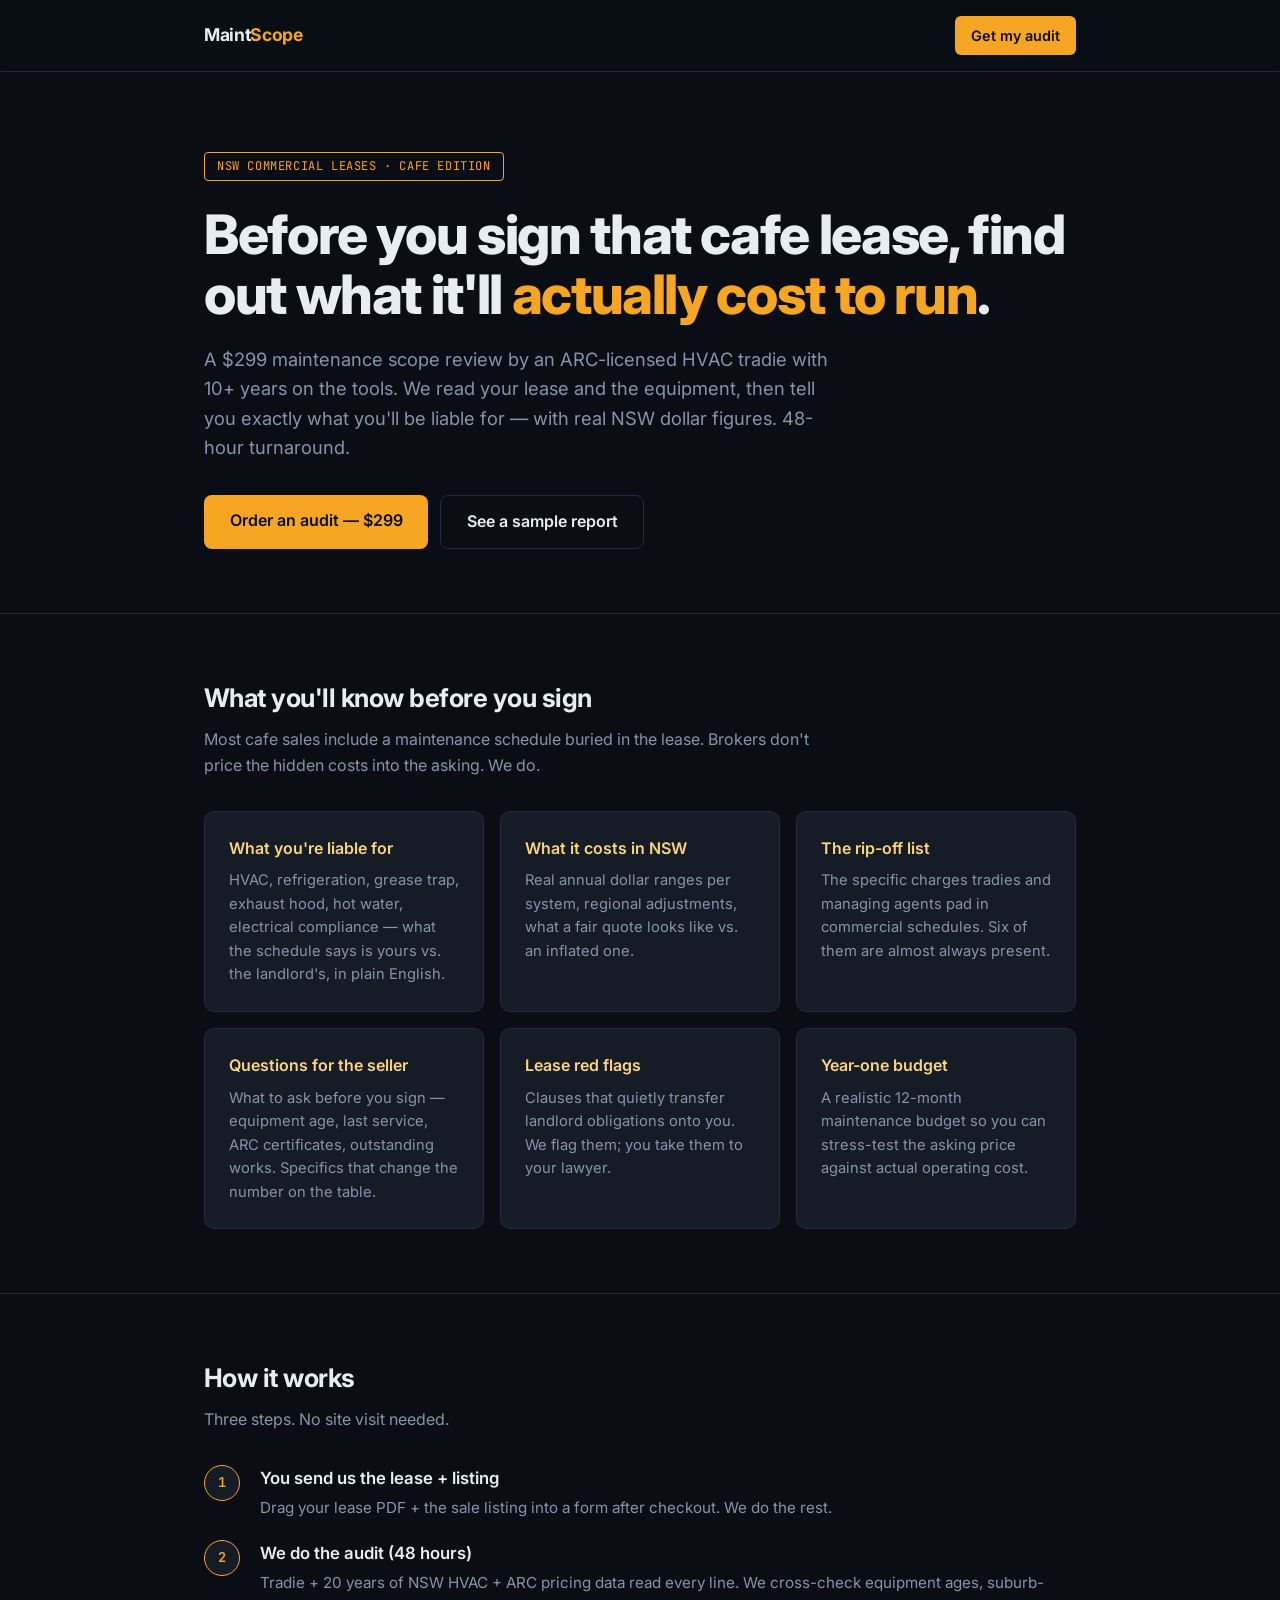
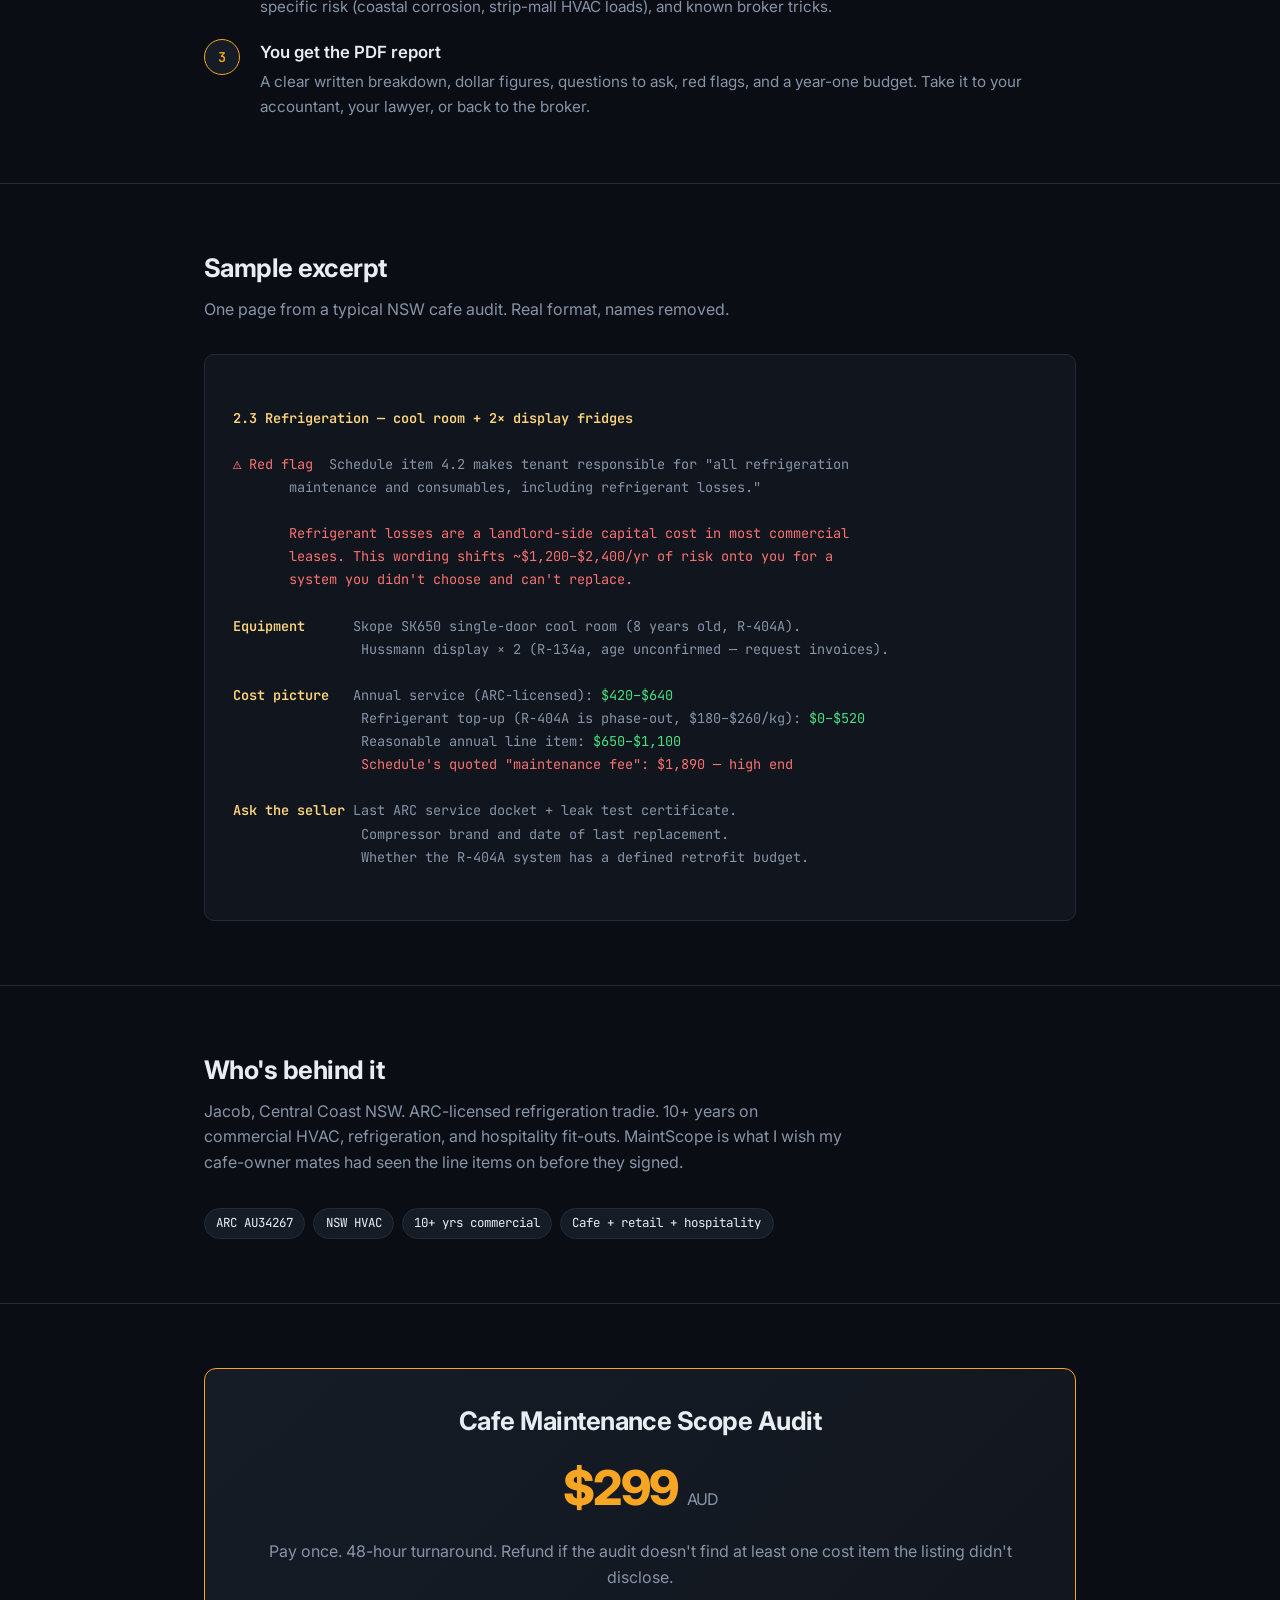
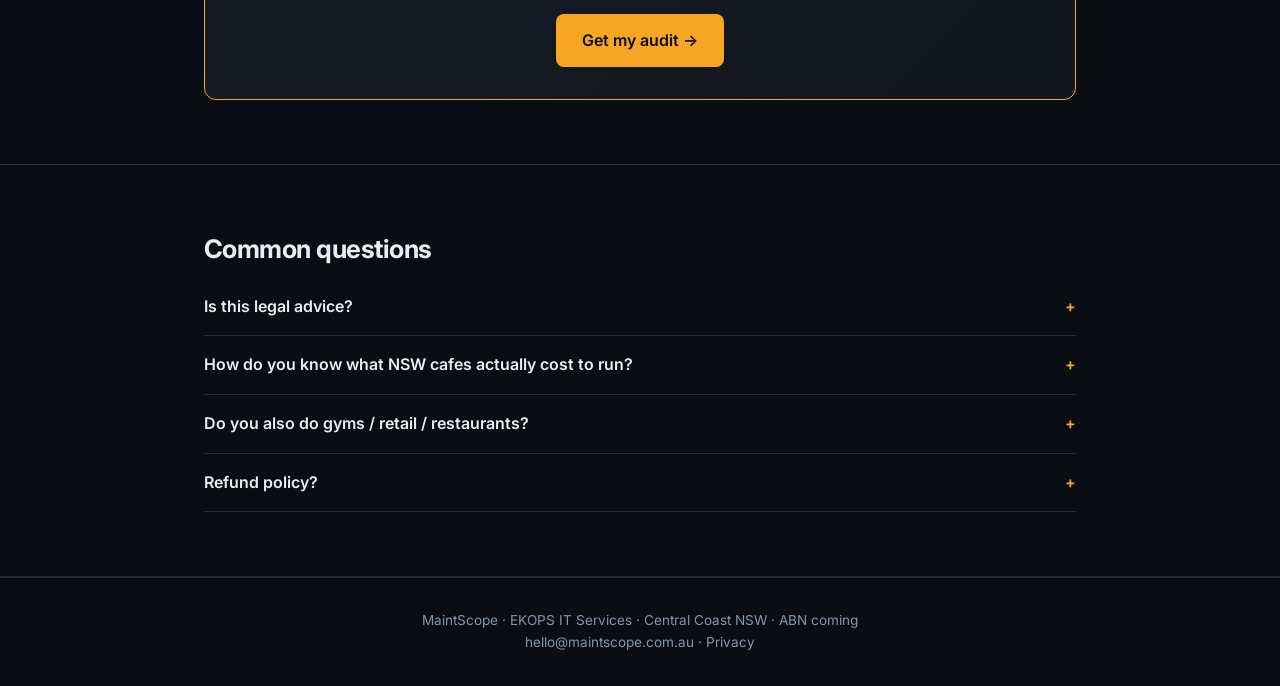
==== index.html @ 03afe4ee "Initial landing page" ====
<!DOCTYPE html>
<html lang="en">
<head>
<meta charset="UTF-8">
<meta name="viewport" content="width=device-width, initial-scale=1.0">
<title>MaintScope — Maintenance Liability Audits for Cafe Buyers (NSW)</title>
<meta name="description" content="Before you sign that cafe lease, find out what it really costs to run. $299 maintenance scope review by an ARC-licensed HVAC tradie. 48hr turnaround.">
<link href="https://fonts.googleapis.com/css2?family=Inter:wght@400;500;600;700;800&family=JetBrains+Mono:wght@400;500&display=swap" rel="stylesheet">
<style>
  :root {
    --bg: #0a0e14;
    --bg-2: #11161e;
    --card: #161c26;
    --border: #232b38;
    --text: #e8edf3;
    --muted: #8794a8;
    --accent: #f6a623;
    --accent-soft: #fcd47d;
    --ok: #4ade80;
    --sans: 'Inter', system-ui, -apple-system, sans-serif;
    --mono: 'JetBrains Mono', ui-monospace, monospace;
  }
  * { margin: 0; padding: 0; box-sizing: border-box; }
  body {
    background: var(--bg);
    color: var(--text);
    font-family: var(--sans);
    line-height: 1.6;
    -webkit-font-smoothing: antialiased;
  }
  a { color: var(--accent); text-decoration: none; }
  a:hover { color: var(--accent-soft); }

  .wrap { max-width: 920px; margin: 0 auto; padding: 0 1.5rem; }

  /* Nav */
  .nav {
    border-bottom: 1px solid var(--border);
    padding: 1rem 0;
    background: rgba(10,14,20,0.85);
    backdrop-filter: blur(6px);
    position: sticky; top: 0; z-index: 10;
  }
  .nav-inner { display: flex; align-items: center; justify-content: space-between; }
  .brand { font-weight: 700; font-size: 1.1rem; letter-spacing: -0.02em; }
  .brand span { color: var(--accent); }
  .nav a.cta {
    background: var(--accent); color: #0a0e14; padding: 0.5rem 1rem;
    border-radius: 6px; font-weight: 600; font-size: 0.9rem;
  }
  .nav a.cta:hover { background: var(--accent-soft); color: #0a0e14; }

  /* Hero */
  .hero { padding: 5rem 0 4rem; border-bottom: 1px solid var(--border); }
  .tag {
    display: inline-block; font-family: var(--mono); font-size: 0.75rem;
    color: var(--accent); border: 1px solid var(--accent); padding: 0.25rem 0.75rem;
    border-radius: 4px; margin-bottom: 1.5rem; letter-spacing: 0.05em;
    text-transform: uppercase;
  }
  h1 {
    font-size: clamp(2rem, 5vw, 3.4rem); font-weight: 800;
    line-height: 1.1; letter-spacing: -0.025em; margin-bottom: 1.25rem;
  }
  h1 .hl { color: var(--accent); }
  .sub {
    font-size: 1.15rem; color: var(--muted); max-width: 640px;
    margin-bottom: 2rem;
  }
  .cta-row { display: flex; gap: 0.75rem; flex-wrap: wrap; }
  .btn {
    display: inline-block; padding: 0.85rem 1.6rem; border-radius: 8px;
    font-weight: 600; font-size: 1rem; transition: all 0.15s ease;
  }
  .btn-primary {
    background: var(--accent); color: #0a0e14;
  }
  .btn-primary:hover { background: var(--accent-soft); color: #0a0e14; }
  .btn-secondary {
    background: transparent; color: var(--text); border: 1px solid var(--border);
  }
  .btn-secondary:hover { border-color: var(--accent); color: var(--accent); }

  /* Sections */
  section { padding: 4rem 0; border-bottom: 1px solid var(--border); }
  section h2 {
    font-size: 1.6rem; font-weight: 700; margin-bottom: 0.5rem;
    letter-spacing: -0.02em;
  }
  section .lead { color: var(--muted); margin-bottom: 2rem; max-width: 640px; }

  /* What you'll know */
  .grid { display: grid; grid-template-columns: repeat(auto-fit, minmax(260px, 1fr)); gap: 1rem; }
  .card {
    background: var(--card); border: 1px solid var(--border);
    border-radius: 10px; padding: 1.5rem;
  }
  .card h3 {
    font-size: 1rem; font-weight: 600; margin-bottom: 0.5rem;
    color: var(--accent-soft);
  }
  .card p { color: var(--muted); font-size: 0.92rem; }

  /* How it works */
  .steps { display: grid; gap: 1.25rem; }
  .step {
    display: grid; grid-template-columns: auto 1fr; gap: 1.25rem; align-items: start;
  }
  .step-n {
    font-family: var(--mono); font-size: 0.85rem; color: var(--accent);
    background: var(--card); border: 1px solid var(--accent);
    border-radius: 50%; width: 2.25rem; height: 2.25rem;
    display: flex; align-items: center; justify-content: center;
    font-weight: 600;
  }
  .step h3 { font-size: 1.05rem; font-weight: 600; margin-bottom: 0.25rem; }
  .step p { color: var(--muted); font-size: 0.95rem; }

  /* Sample */
  .sample {
    background: var(--bg-2); border: 1px solid var(--border);
    border-radius: 10px; padding: 1.75rem; font-family: var(--mono);
    font-size: 0.85rem; color: var(--muted); line-height: 1.7;
    white-space: pre-wrap;
  }
  .sample .h { color: var(--accent-soft); font-weight: 600; }
  .sample .w { color: #f87171; }
  .sample .ok { color: var(--ok); }

  /* About / Credentials */
  .creds { display: flex; flex-wrap: wrap; gap: 0.5rem; margin-top: 1rem; }
  .pill {
    font-family: var(--mono); font-size: 0.78rem; color: var(--text);
    background: var(--card); border: 1px solid var(--border);
    padding: 0.3rem 0.7rem; border-radius: 999px;
  }

  /* Price */
  .price-card {
    background: linear-gradient(135deg, var(--card), var(--bg-2));
    border: 1px solid var(--accent);
    border-radius: 12px; padding: 2rem; text-align: center;
  }
  .price { font-size: 3rem; font-weight: 800; color: var(--accent); letter-spacing: -0.03em; }
  .price small { font-size: 1rem; color: var(--muted); font-weight: 400; }
  .price-card p { color: var(--muted); margin: 0.75rem 0 1.5rem; }

  /* FAQ */
  .faq details {
    border-bottom: 1px solid var(--border); padding: 1rem 0;
  }
  .faq summary {
    cursor: pointer; font-weight: 600; font-size: 1rem;
    list-style: none; display: flex; justify-content: space-between;
  }
  .faq summary::after { content: '+'; color: var(--accent); }
  .faq details[open] summary::after { content: '−'; }
  .faq details[open] summary { color: var(--accent); }
  .faq details p { color: var(--muted); margin-top: 0.75rem; font-size: 0.95rem; }

  /* Footer */
  footer {
    padding: 2rem 0; color: var(--muted); font-size: 0.85rem;
    text-align: center; border-top: 1px solid var(--border);
  }
  footer a { color: var(--muted); }
  footer a:hover { color: var(--accent); }
</style>
</head>
<body>

<nav class="nav">
  <div class="wrap nav-inner">
    <div class="brand">Maint<span>Scope</span></div>
    <a href="#buy" class="cta">Get my audit</a>
  </div>
</nav>

<header class="hero">
  <div class="wrap">
    <span class="tag">NSW commercial leases · cafe edition</span>
    <h1>Before you sign that cafe lease, find out what it'll <span class="hl">actually cost to run</span>.</h1>
    <p class="sub">
      A $299 maintenance scope review by an ARC-licensed HVAC tradie with 10+ years on the tools.
      We read your lease and the equipment, then tell you exactly what you'll be liable for —
      with real NSW dollar figures. 48-hour turnaround.
    </p>
    <div class="cta-row">
      <a href="#buy" class="btn btn-primary">Order an audit — $299</a>
      <a href="#sample" class="btn btn-secondary">See a sample report</a>
    </div>
  </div>
</header>

<section id="what">
  <div class="wrap">
    <h2>What you'll know before you sign</h2>
    <p class="lead">
      Most cafe sales include a maintenance schedule buried in the lease. Brokers don't price the
      hidden costs into the asking. We do.
    </p>
    <div class="grid">
      <div class="card">
        <h3>What you're liable for</h3>
        <p>HVAC, refrigeration, grease trap, exhaust hood, hot water, electrical compliance — what the schedule says is yours vs. the landlord's, in plain English.</p>
      </div>
      <div class="card">
        <h3>What it costs in NSW</h3>
        <p>Real annual dollar ranges per system, regional adjustments, what a fair quote looks like vs. an inflated one.</p>
      </div>
      <div class="card">
        <h3>The rip-off list</h3>
        <p>The specific charges tradies and managing agents pad in commercial schedules. Six of them are almost always present.</p>
      </div>
      <div class="card">
        <h3>Questions for the seller</h3>
        <p>What to ask before you sign — equipment age, last service, ARC certificates, outstanding works. Specifics that change the number on the table.</p>
      </div>
      <div class="card">
        <h3>Lease red flags</h3>
        <p>Clauses that quietly transfer landlord obligations onto you. We flag them; you take them to your lawyer.</p>
      </div>
      <div class="card">
        <h3>Year-one budget</h3>
        <p>A realistic 12-month maintenance budget so you can stress-test the asking price against actual operating cost.</p>
      </div>
    </div>
  </div>
</section>

<section id="how">
  <div class="wrap">
    <h2>How it works</h2>
    <p class="lead">Three steps. No site visit needed.</p>
    <div class="steps">
      <div class="step">
        <div class="step-n">1</div>
        <div>
          <h3>You send us the lease + listing</h3>
          <p>Drag your lease PDF + the sale listing into a form after checkout. We do the rest.</p>
        </div>
      </div>
      <div class="step">
        <div class="step-n">2</div>
        <div>
          <h3>We do the audit (48 hours)</h3>
          <p>Tradie + 20 years of NSW HVAC + ARC pricing data read every line. We cross-check equipment ages, suburb-specific risk (coastal corrosion, strip-mall HVAC loads), and known broker tricks.</p>
        </div>
      </div>
      <div class="step">
        <div class="step-n">3</div>
        <div>
          <h3>You get the PDF report</h3>
          <p>A clear written breakdown, dollar figures, questions to ask, red flags, and a year-one budget. Take it to your accountant, your lawyer, or back to the broker.</p>
        </div>
      </div>
    </div>
  </div>
</section>

<section id="sample">
  <div class="wrap">
    <h2>Sample excerpt</h2>
    <p class="lead">One page from a typical NSW cafe audit. Real format, names removed.</p>
    <div class="sample">
<span class="h">2.3 Refrigeration — cool room + 2× display fridges</span>

<span class="w">⚠ Red flag</span>  Schedule item 4.2 makes tenant responsible for "all refrigeration
       maintenance and consumables, including refrigerant losses."

       <span class="w">Refrigerant losses are a landlord-side capital cost in most commercial</span>
       <span class="w">leases. This wording shifts ~$1,200–$2,400/yr of risk onto you for a</span>
       <span class="w">system you didn't choose and can't replace.</span>

<span class="h">Equipment</span>      Skope SK650 single-door cool room (8 years old, R-404A).
                Hussmann display × 2 (R-134a, age unconfirmed — request invoices).

<span class="h">Cost picture</span>   Annual service (ARC-licensed): <span class="ok">$420–$640</span>
                Refrigerant top-up (R-404A is phase-out, $180–$260/kg): <span class="ok">$0–$520</span>
                Reasonable annual line item: <span class="ok">$650–$1,100</span>
                <span class="w">Schedule's quoted "maintenance fee": $1,890 — high end</span>

<span class="h">Ask the seller</span> Last ARC service docket + leak test certificate.
                Compressor brand and date of last replacement.
                Whether the R-404A system has a defined retrofit budget.
    </div>
  </div>
</section>

<section id="who">
  <div class="wrap">
    <h2>Who's behind it</h2>
    <p class="lead">
      Jacob, Central Coast NSW. ARC-licensed refrigeration tradie. 10+ years on commercial HVAC,
      refrigeration, and hospitality fit-outs. MaintScope is what I wish my cafe-owner mates had
      seen the line items on before they signed.
    </p>
    <div class="creds">
      <span class="pill">ARC AU34267</span>
      <span class="pill">NSW HVAC</span>
      <span class="pill">10+ yrs commercial</span>
      <span class="pill">Cafe + retail + hospitality</span>
    </div>
  </div>
</section>

<section id="buy">
  <div class="wrap">
    <div class="price-card">
      <h2 style="margin-bottom: 0.5rem;">Cafe Maintenance Scope Audit</h2>
      <div class="price">$299 <small>AUD</small></div>
      <p>Pay once. 48-hour turnaround. Refund if the audit doesn't find at least one cost item the listing didn't disclose.</p>
      <a href="#" class="btn btn-primary" id="checkout-link">Get my audit →</a>
    </div>
  </div>
</section>

<section id="faq" class="faq">
  <div class="wrap">
    <h2>Common questions</h2>
    <details>
      <summary>Is this legal advice?</summary>
      <p>No. This is a maintenance scope review — a technical breakdown of what the property and equipment will cost to run, and where the lease shifts costs onto the tenant. We don't tell you whether to sign or not, and we flag any clause that needs a lawyer. Take the report to a commercial leasing solicitor before signing.</p>
    </details>
    <details>
      <summary>How do you know what NSW cafes actually cost to run?</summary>
      <p>10+ years on the tools across hospitality sites in Sydney, Newcastle, and the Central Coast. We've quoted, serviced, and replaced this gear ourselves. The dollar ranges in the report are what we'd quote — not what a managing agent will tell you.</p>
    </details>
    <details>
      <summary>Do you also do gyms / retail / restaurants?</summary>
      <p>Cafes first. Restaurants, gyms, and retail coming soon — email if you have one in front of you.</p>
    </details>
    <details>
      <summary>Refund policy?</summary>
      <p>If our audit doesn't flag at least one cost item the listing or seller failed to disclose, full refund. We've never not flagged something.</p>
    </details>
  </div>
</section>

<footer>
  <div class="wrap">
    MaintScope · EKOPS IT Services · Central Coast NSW · ABN coming<br>
    <a href="mailto:hello@maintscope.com.au">hello@maintscope.com.au</a> ·
    <a href="#">Privacy</a>
  </div>
</footer>

</body>
</html>
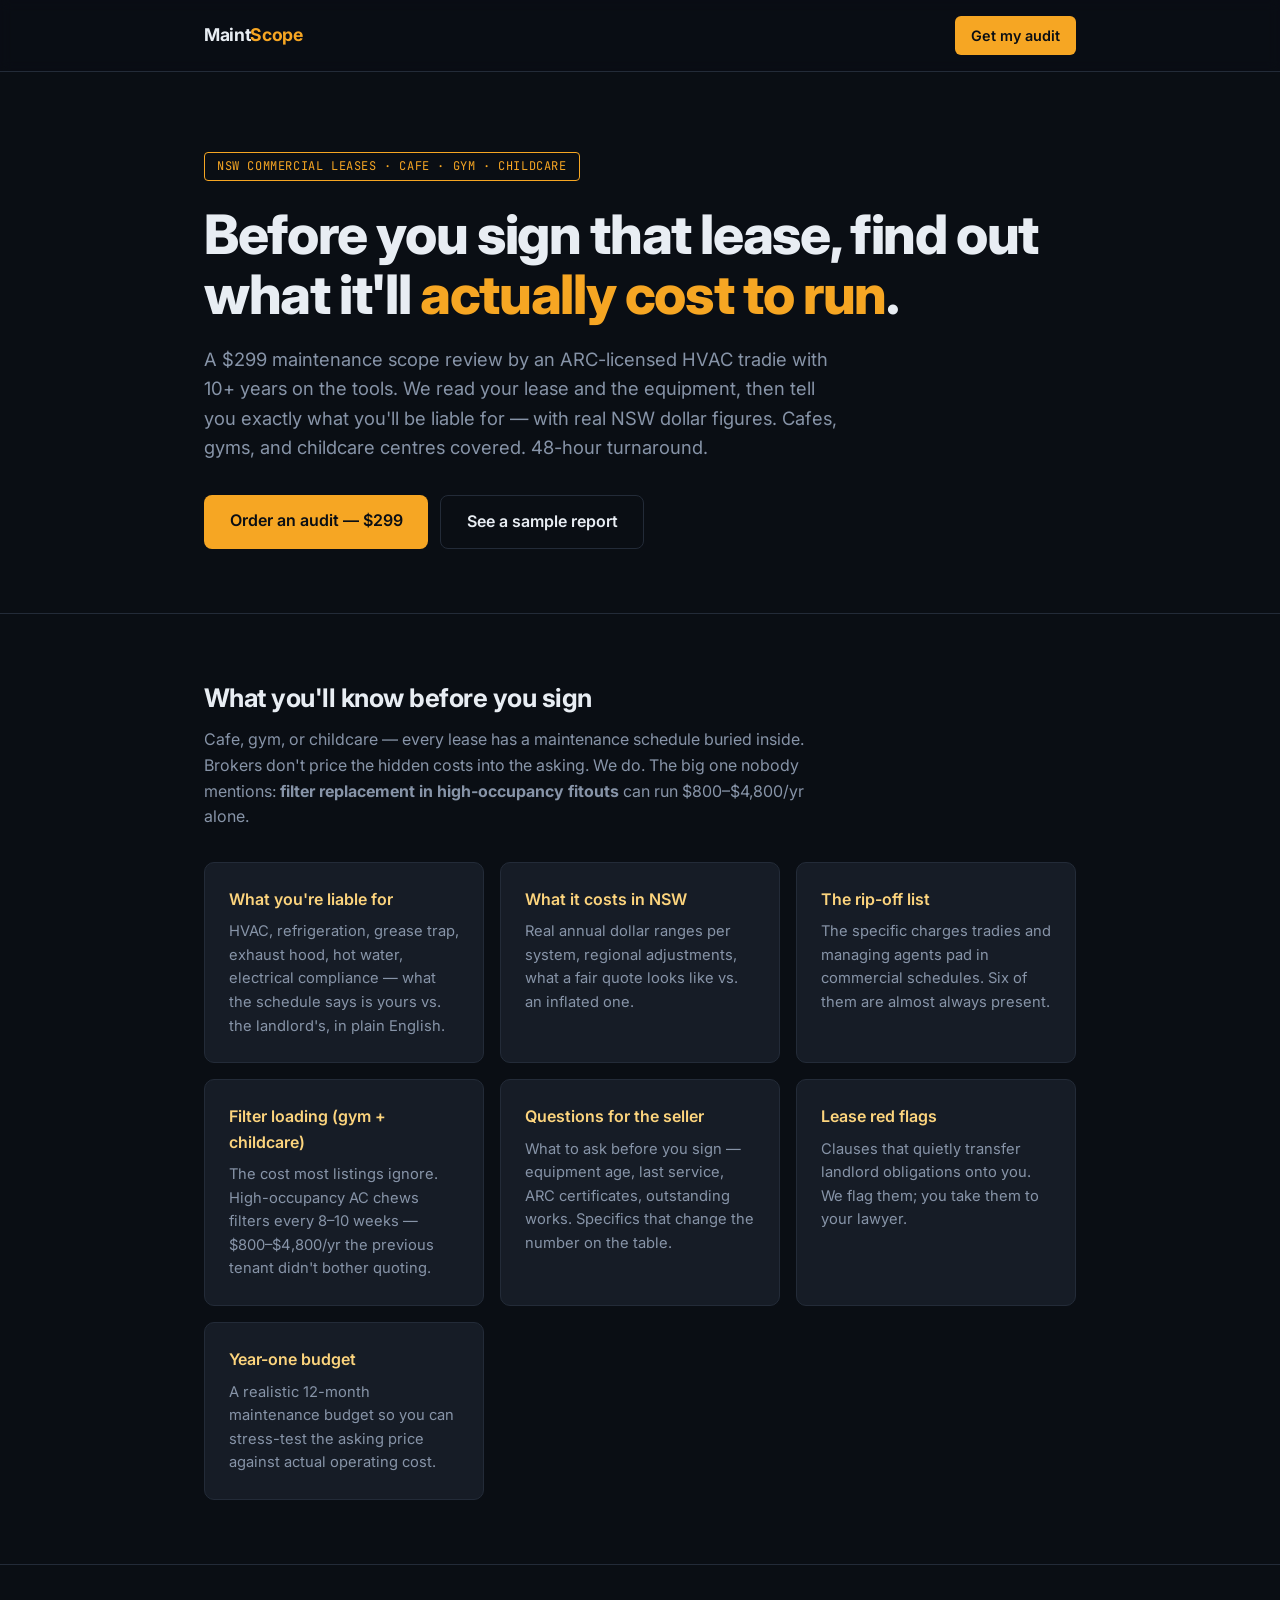
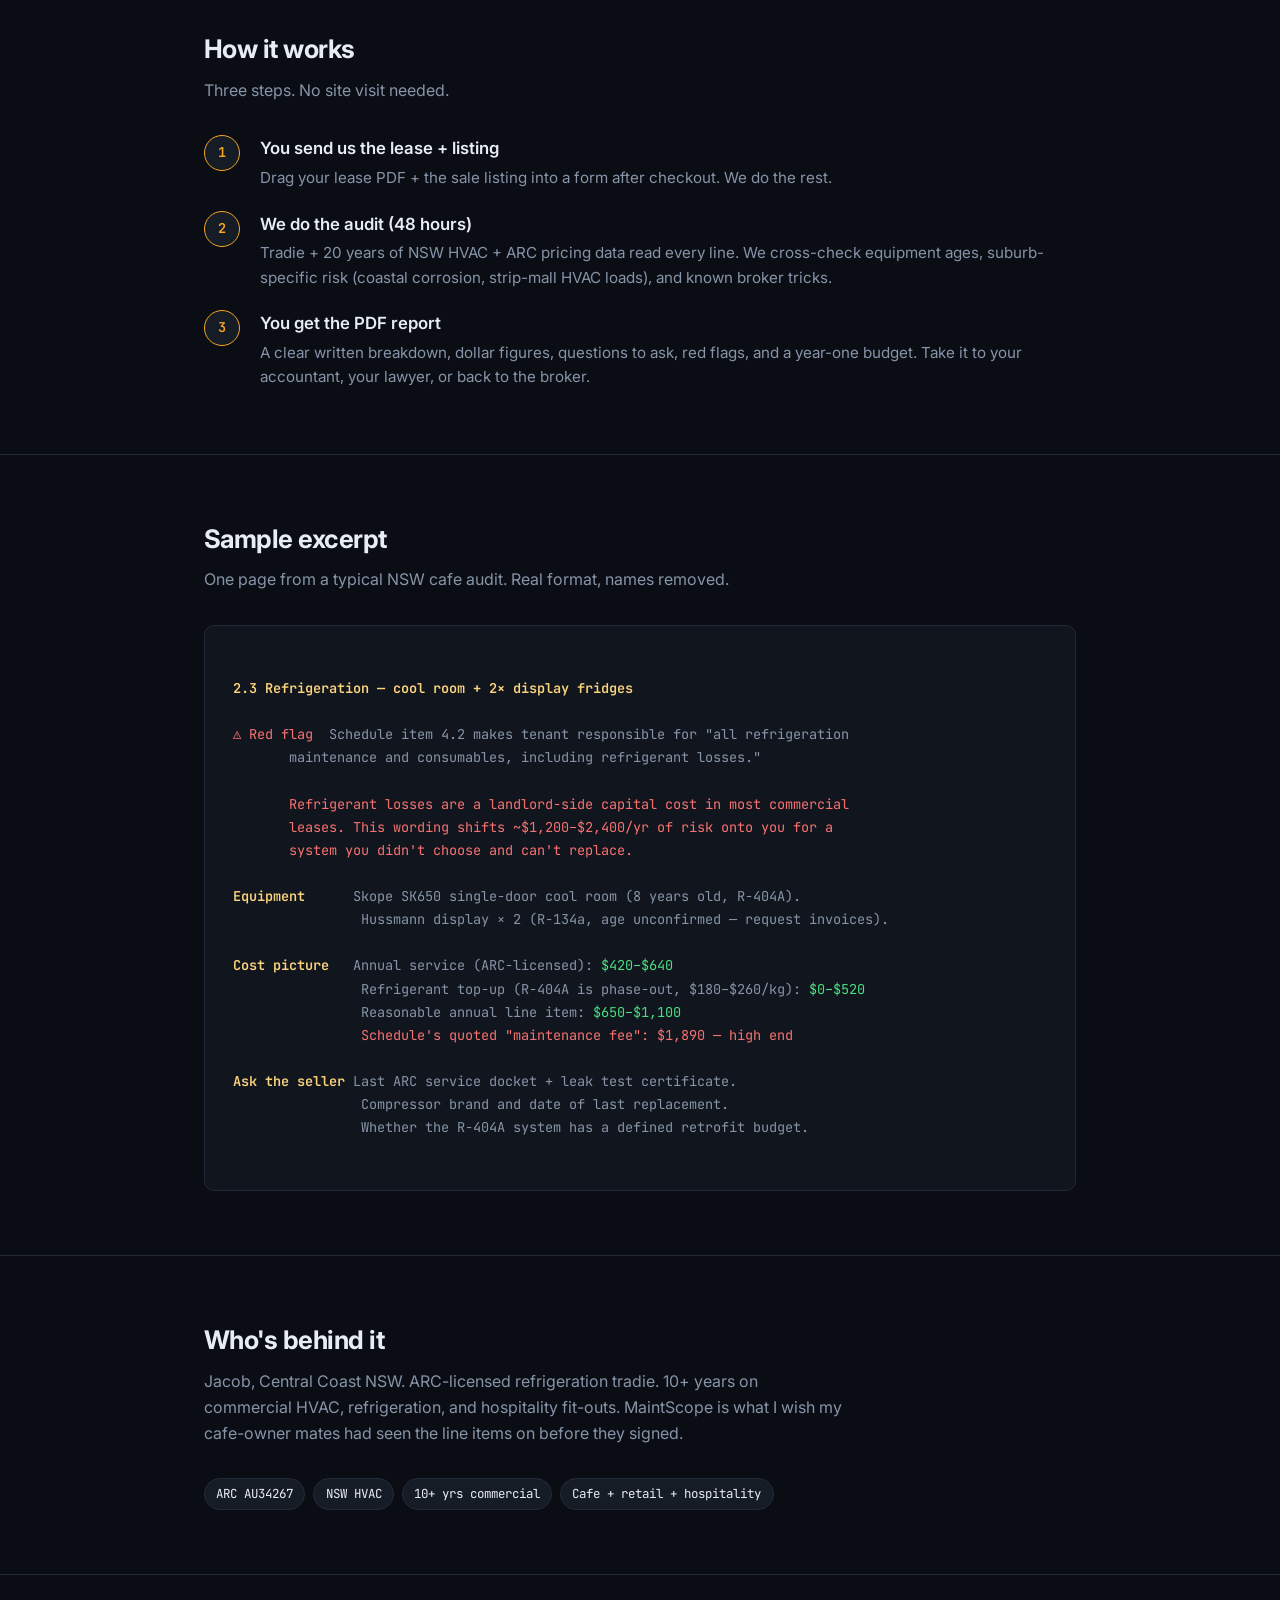
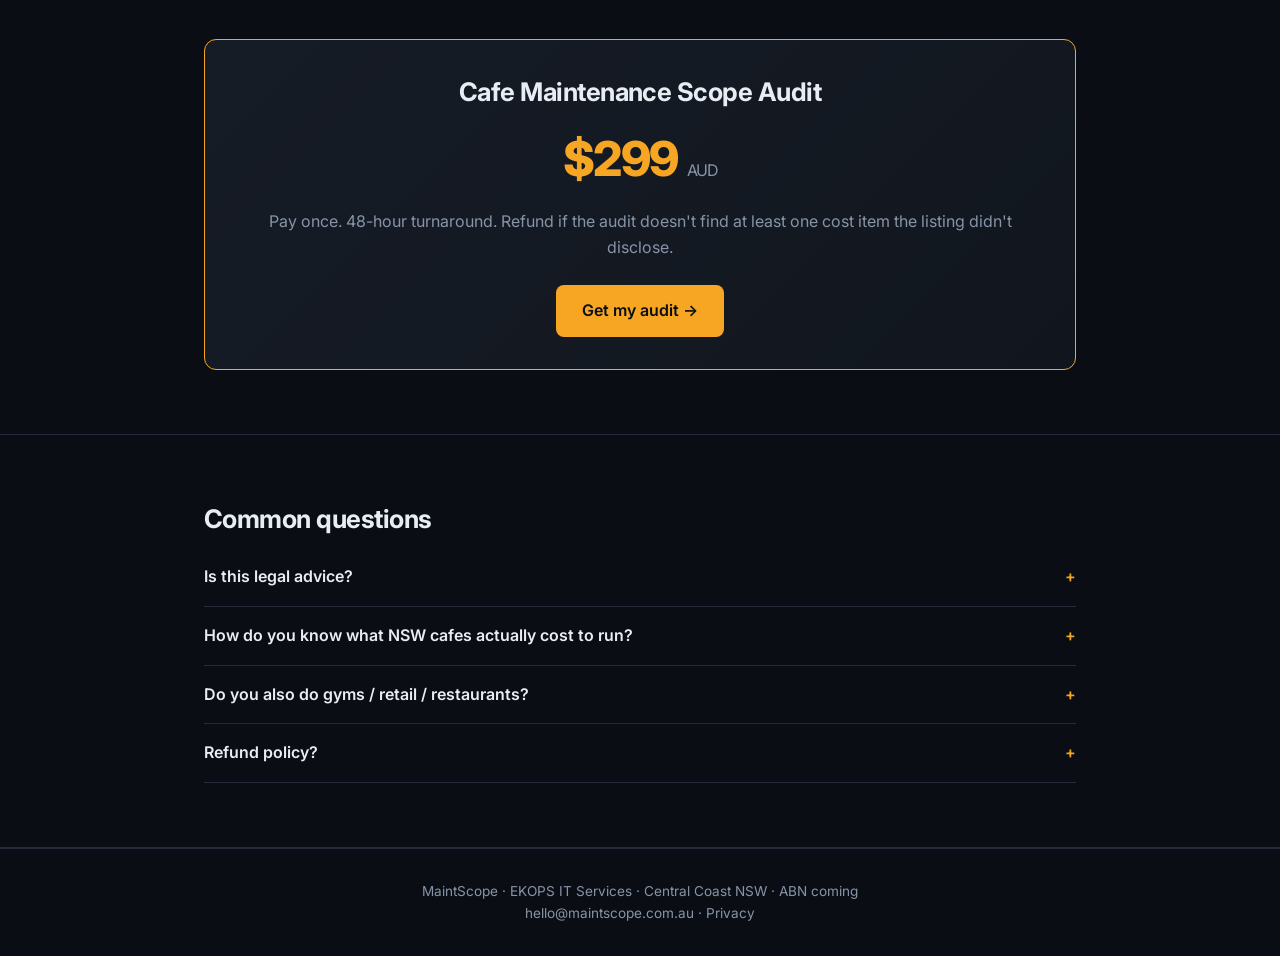
==== commit 644c4dd6: "Landing: cafe + gym + childcare positioning; intake adds business_type" ====
--- a/index.html
+++ b/index.html
@@ -3,8 +3,8 @@
 <head>
 <meta charset="UTF-8">
 <meta name="viewport" content="width=device-width, initial-scale=1.0">
-<title>MaintScope — Maintenance Liability Audits for Cafe Buyers (NSW)</title>
-<meta name="description" content="Before you sign that cafe lease, find out what it really costs to run. $299 maintenance scope review by an ARC-licensed HVAC tradie. 48hr turnaround.">
+<title>MaintScope — Maintenance Liability Audits for NSW Cafe, Gym & Childcare Buyers</title>
+<meta name="description" content="Before you sign that NSW commercial lease, find out what it really costs to run. $299 maintenance scope review by an ARC-licensed HVAC tradie. Cafes, gyms, childcare centres. 48hr turnaround.">
 <link href="https://fonts.googleapis.com/css2?family=Inter:wght@400;500;600;700;800&family=JetBrains+Mono:wght@400;500&display=swap" rel="stylesheet">
 <style>
   :root {
@@ -178,12 +178,12 @@
 
 <header class="hero">
   <div class="wrap">
-    <span class="tag">NSW commercial leases · cafe edition</span>
-    <h1>Before you sign that cafe lease, find out what it'll <span class="hl">actually cost to run</span>.</h1>
+    <span class="tag">NSW commercial leases · cafe · gym · childcare</span>
+    <h1>Before you sign that lease, find out what it'll <span class="hl">actually cost to run</span>.</h1>
     <p class="sub">
       A $299 maintenance scope review by an ARC-licensed HVAC tradie with 10+ years on the tools.
       We read your lease and the equipment, then tell you exactly what you'll be liable for —
-      with real NSW dollar figures. 48-hour turnaround.
+      with real NSW dollar figures. Cafes, gyms, and childcare centres covered. 48-hour turnaround.
     </p>
     <div class="cta-row">
       <a href="#buy" class="btn btn-primary">Order an audit — $299</a>
@@ -196,8 +196,9 @@
   <div class="wrap">
     <h2>What you'll know before you sign</h2>
     <p class="lead">
-      Most cafe sales include a maintenance schedule buried in the lease. Brokers don't price the
-      hidden costs into the asking. We do.
+      Cafe, gym, or childcare — every lease has a maintenance schedule buried inside. Brokers don't price
+      the hidden costs into the asking. We do. The big one nobody mentions: <strong>filter replacement
+      in high-occupancy fitouts</strong> can run $800–$4,800/yr alone.
     </p>
     <div class="grid">
       <div class="card">
@@ -211,6 +212,10 @@
       <div class="card">
         <h3>The rip-off list</h3>
         <p>The specific charges tradies and managing agents pad in commercial schedules. Six of them are almost always present.</p>
+      </div>
+      <div class="card">
+        <h3>Filter loading (gym + childcare)</h3>
+        <p>The cost most listings ignore. High-occupancy AC chews filters every 8–10 weeks — $800–$4,800/yr the previous tenant didn't bother quoting.</p>
       </div>
       <div class="card">
         <h3>Questions for the seller</h3>
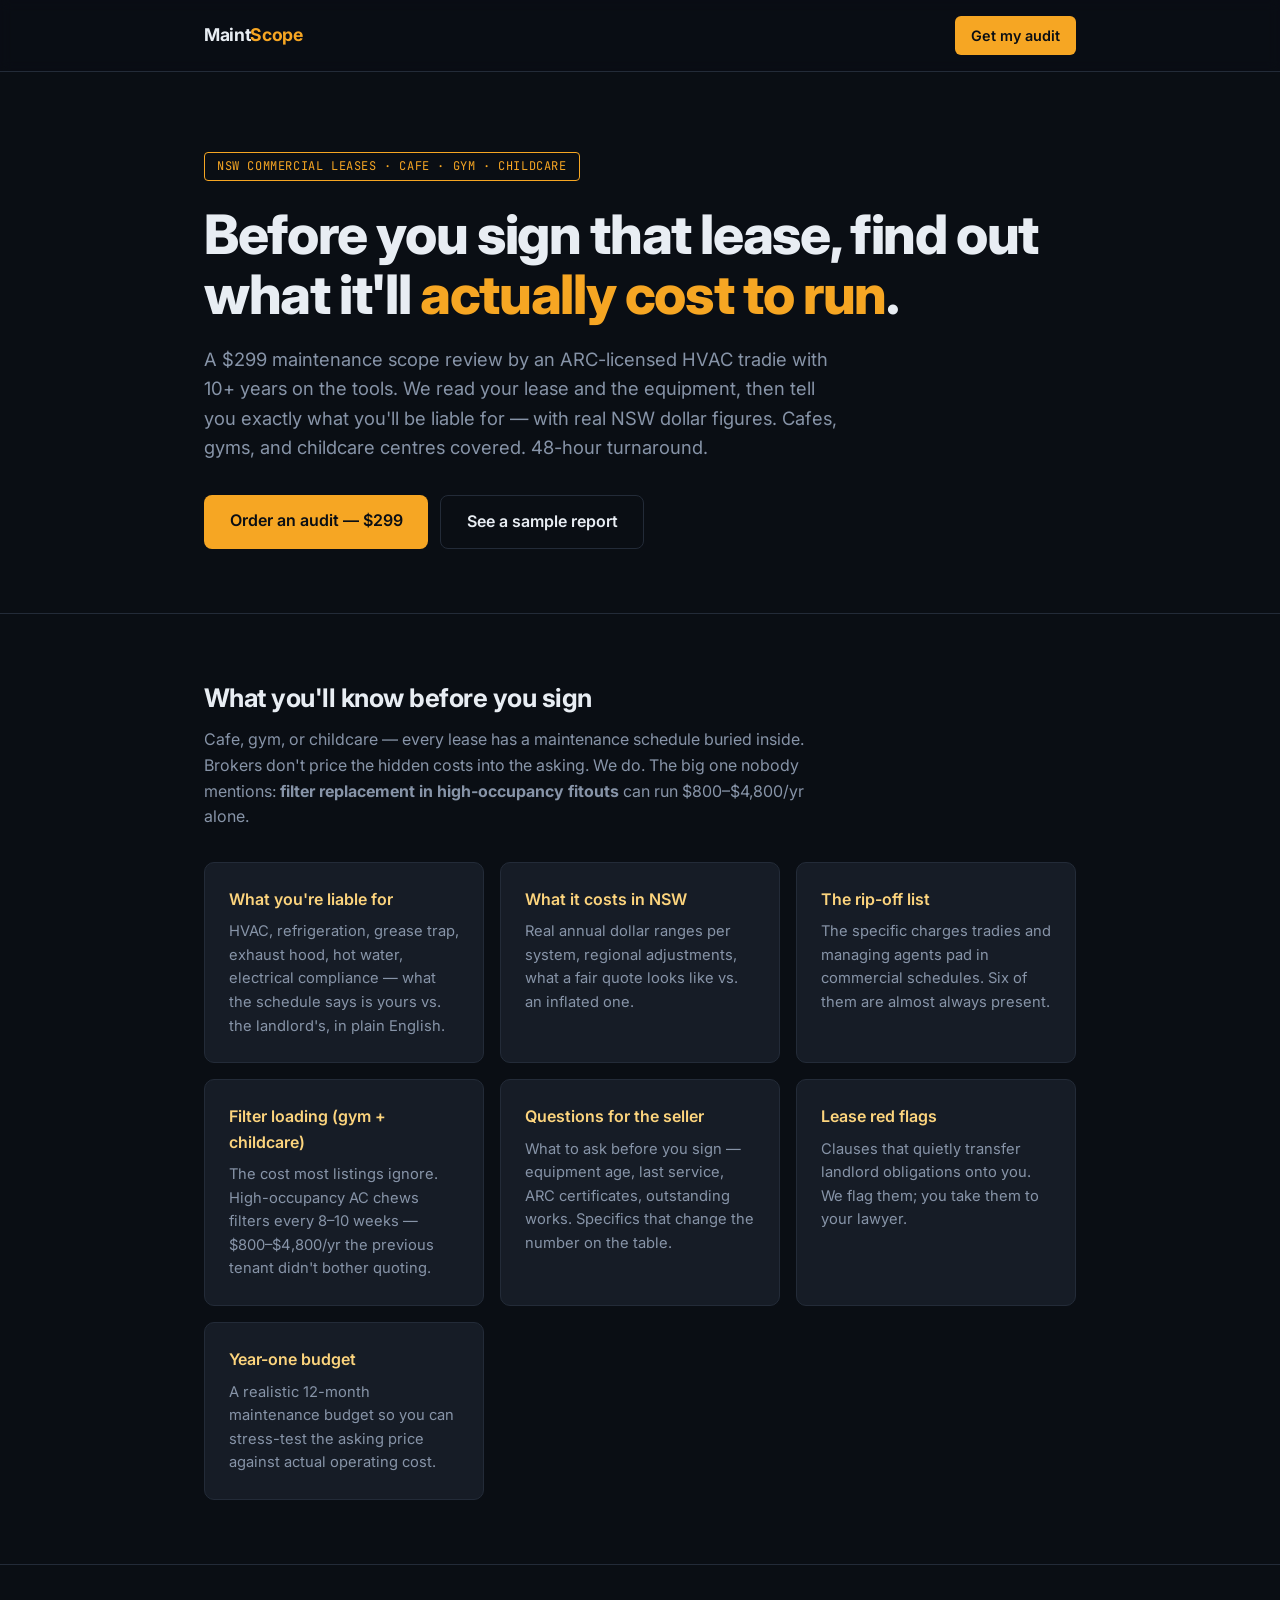
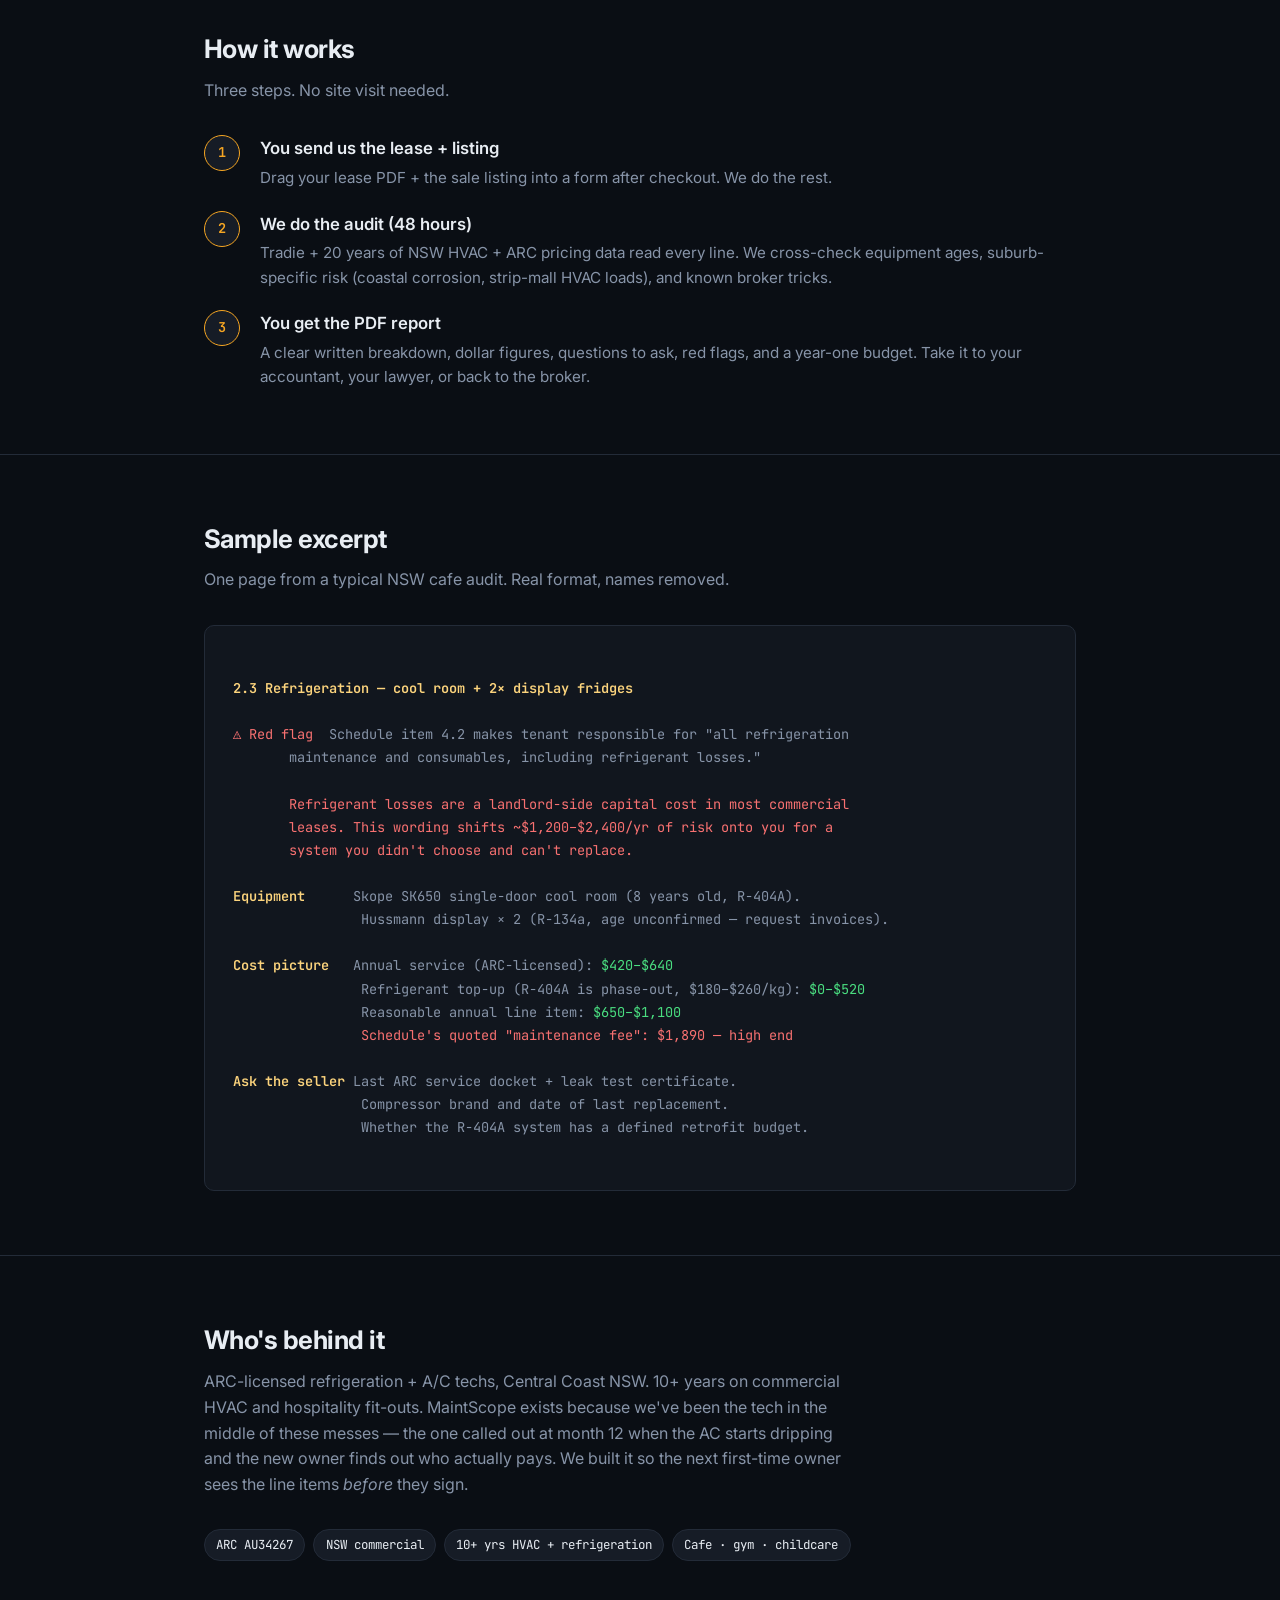
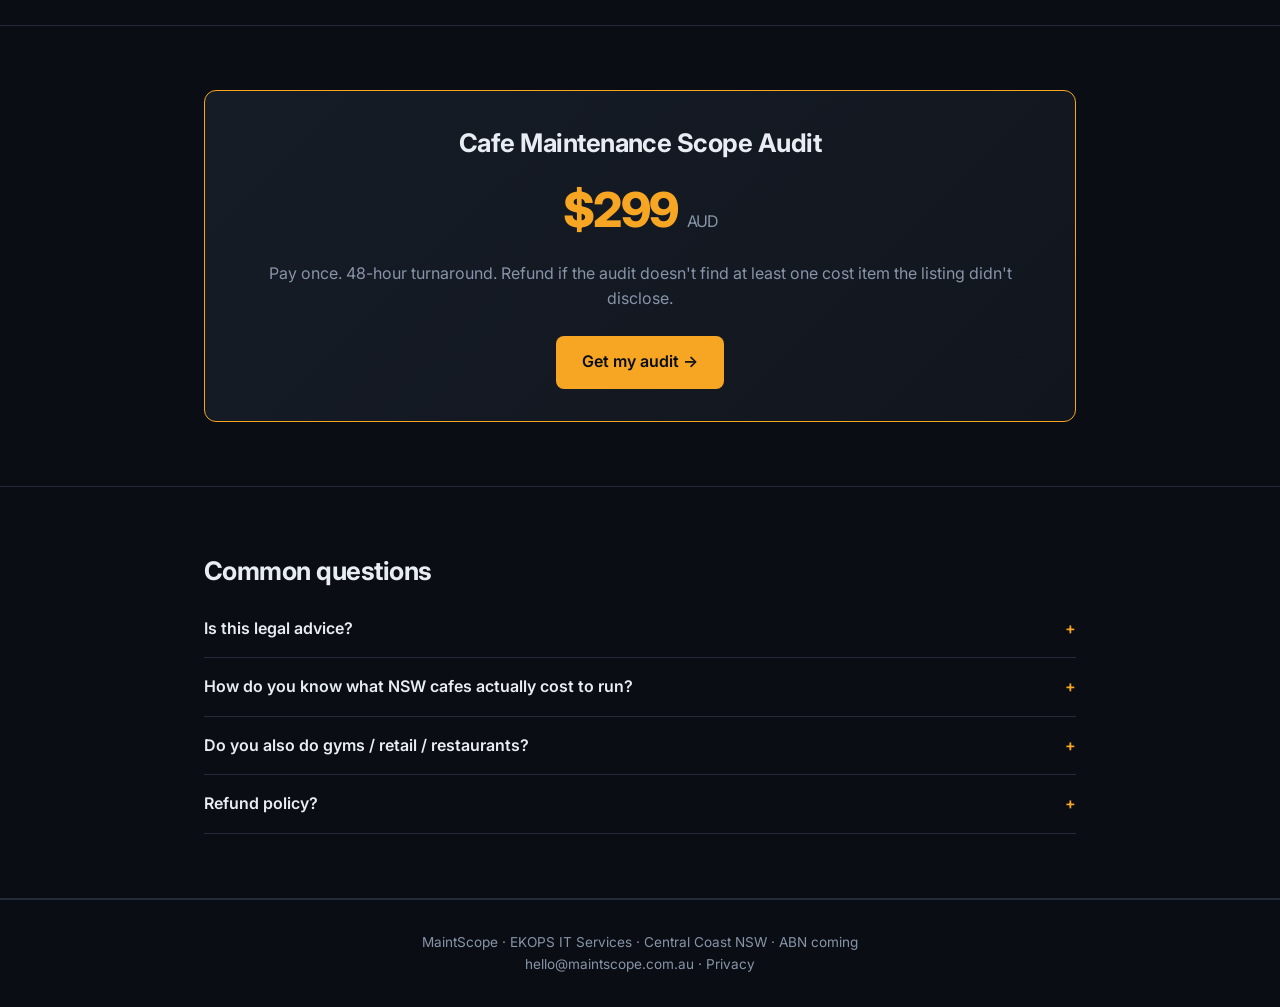
==== commit 808544d1: "Brand-voice the Who's behind it section Replaces founder-voice ("Jacob... I wish my cafe-owner mates" ====
--- a/index.html
+++ b/index.html
@@ -172,7 +172,7 @@
 <nav class="nav">
   <div class="wrap nav-inner">
     <div class="brand">Maint<span>Scope</span></div>
-    <a href="#buy" class="cta">Get my audit</a>
+    <a href="https://buy.stripe.com/3cIdRaeoxfUr1kedKh3Ru00" class="cta">Get my audit</a>
   </div>
 </nav>
 
@@ -296,15 +296,17 @@
   <div class="wrap">
     <h2>Who's behind it</h2>
     <p class="lead">
-      Jacob, Central Coast NSW. ARC-licensed refrigeration tradie. 10+ years on commercial HVAC,
-      refrigeration, and hospitality fit-outs. MaintScope is what I wish my cafe-owner mates had
-      seen the line items on before they signed.
+      ARC-licensed refrigeration + A/C techs, Central Coast NSW. 10+ years on commercial HVAC
+      and hospitality fit-outs. MaintScope exists because we've been the tech in the middle of
+      these messes — the one called out at month 12 when the AC starts dripping and the new
+      owner finds out who actually pays. We built it so the next first-time owner sees the line
+      items <em>before</em> they sign.
     </p>
     <div class="creds">
       <span class="pill">ARC AU34267</span>
-      <span class="pill">NSW HVAC</span>
-      <span class="pill">10+ yrs commercial</span>
-      <span class="pill">Cafe + retail + hospitality</span>
+      <span class="pill">NSW commercial</span>
+      <span class="pill">10+ yrs HVAC + refrigeration</span>
+      <span class="pill">Cafe · gym · childcare</span>
     </div>
   </div>
 </section>
@@ -315,7 +317,7 @@
       <h2 style="margin-bottom: 0.5rem;">Cafe Maintenance Scope Audit</h2>
       <div class="price">$299 <small>AUD</small></div>
       <p>Pay once. 48-hour turnaround. Refund if the audit doesn't find at least one cost item the listing didn't disclose.</p>
-      <a href="#" class="btn btn-primary" id="checkout-link">Get my audit →</a>
+      <a href="https://buy.stripe.com/3cIdRaeoxfUr1kedKh3Ru00" class="btn btn-primary" id="checkout-link">Get my audit →</a>
     </div>
   </div>
 </section>
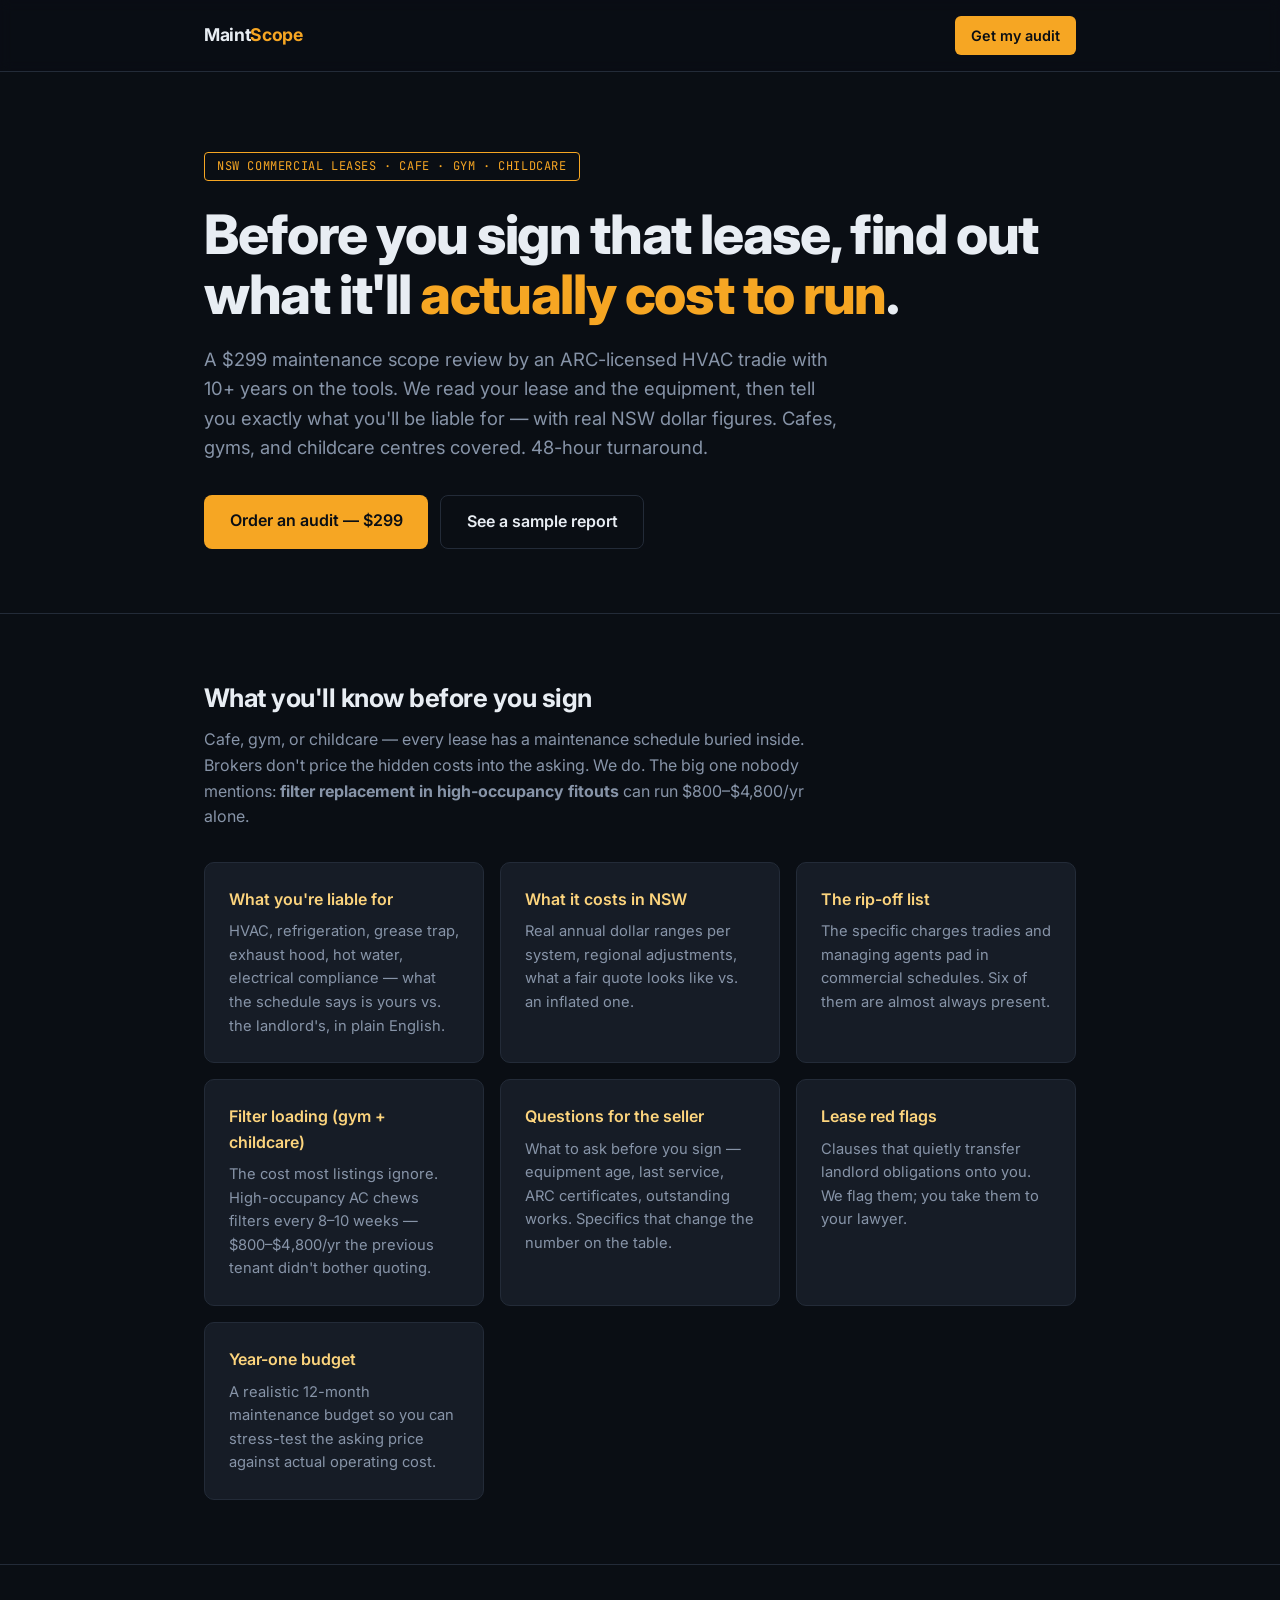
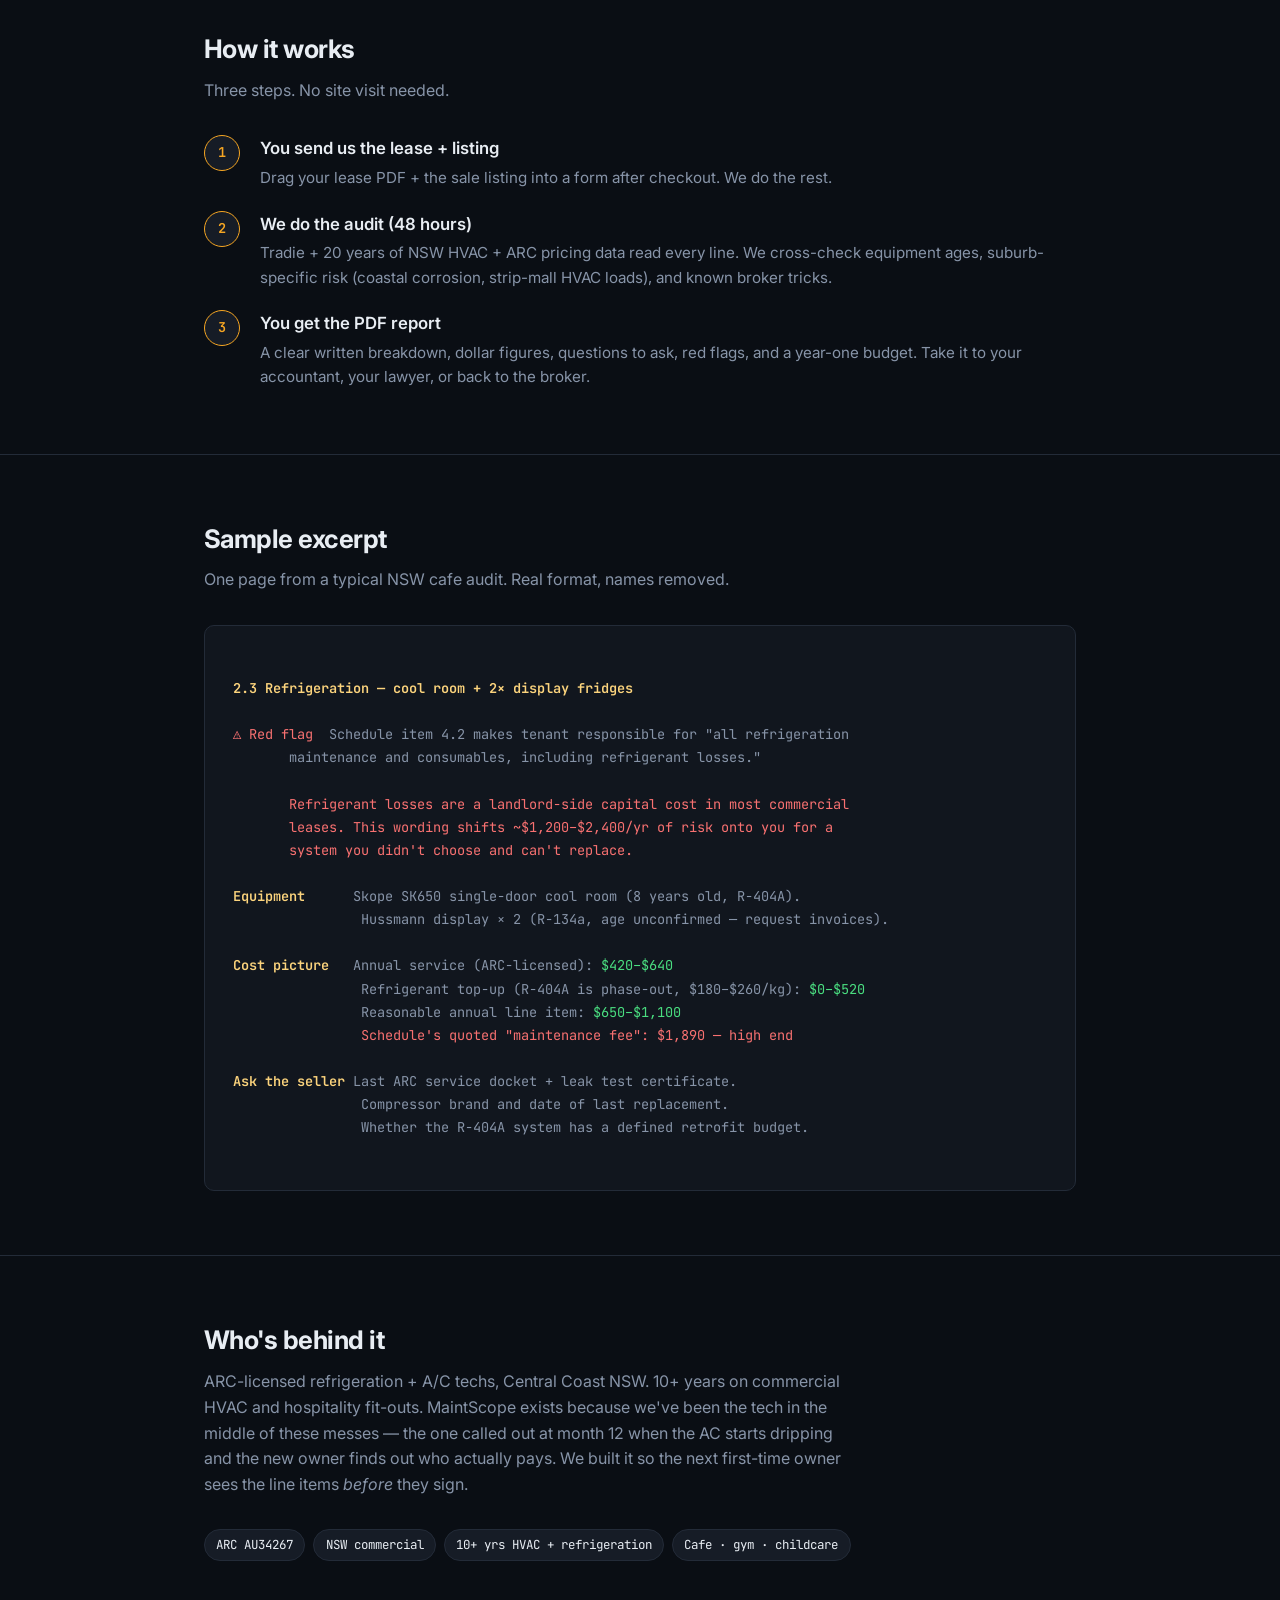
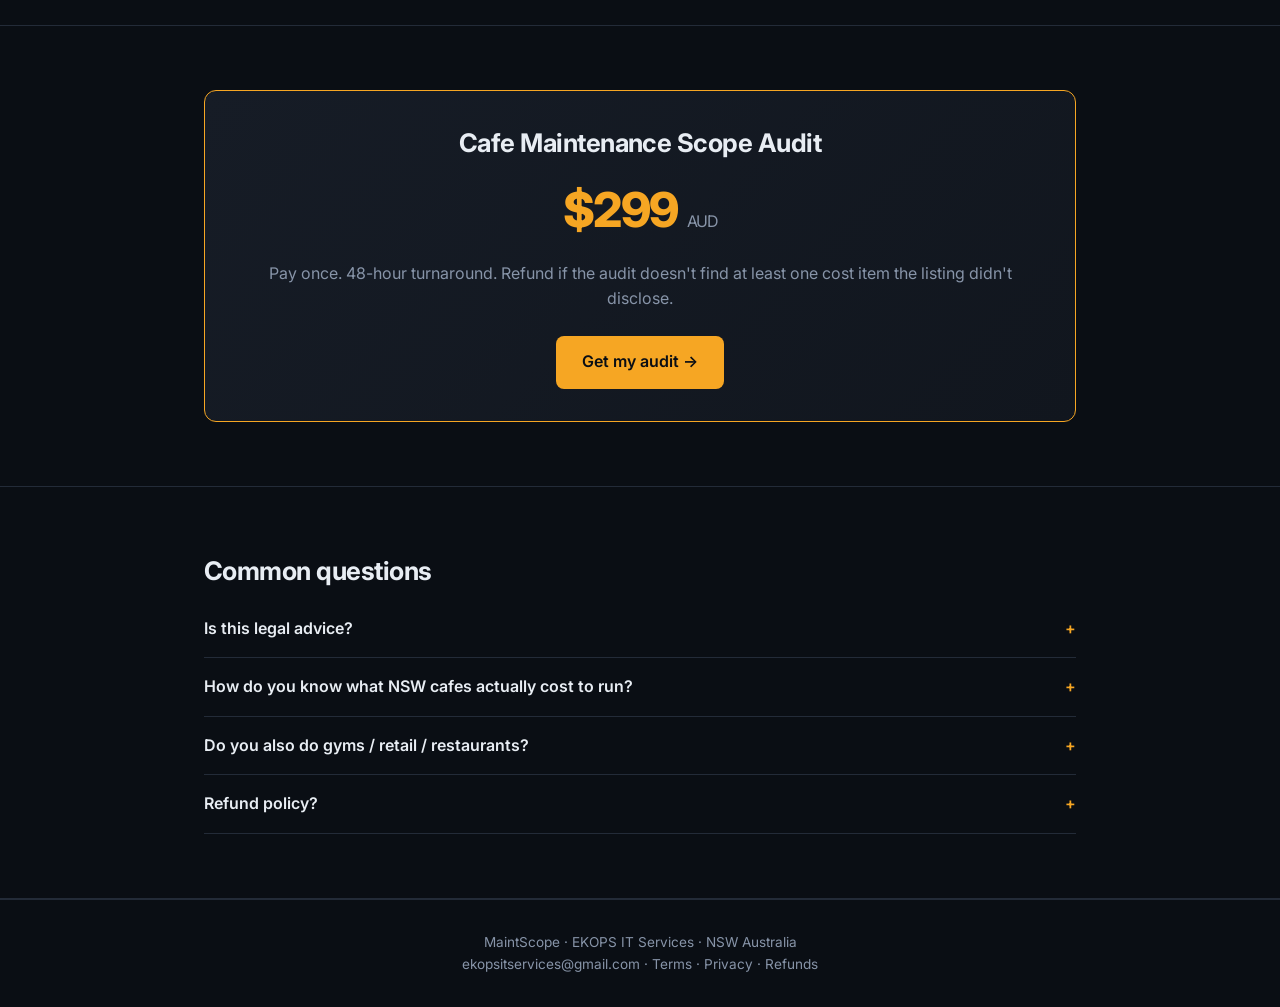
==== commit 94e94b66: "Add Terms / Privacy / Refunds pages + footer links Brand-voiced, AU jurisdiction (NSW), plain langua" ====
--- a/index.html
+++ b/index.html
@@ -346,9 +346,11 @@
 
 <footer>
   <div class="wrap">
-    MaintScope · EKOPS IT Services · Central Coast NSW · ABN coming<br>
-    <a href="mailto:hello@maintscope.com.au">hello@maintscope.com.au</a> ·
-    <a href="#">Privacy</a>
+    MaintScope · EKOPS IT Services · NSW Australia<br>
+    <a href="mailto:ekopsitservices@gmail.com">ekopsitservices@gmail.com</a> ·
+    <a href="terms.html">Terms</a> ·
+    <a href="privacy.html">Privacy</a> ·
+    <a href="refund.html">Refunds</a>
   </div>
 </footer>
 
